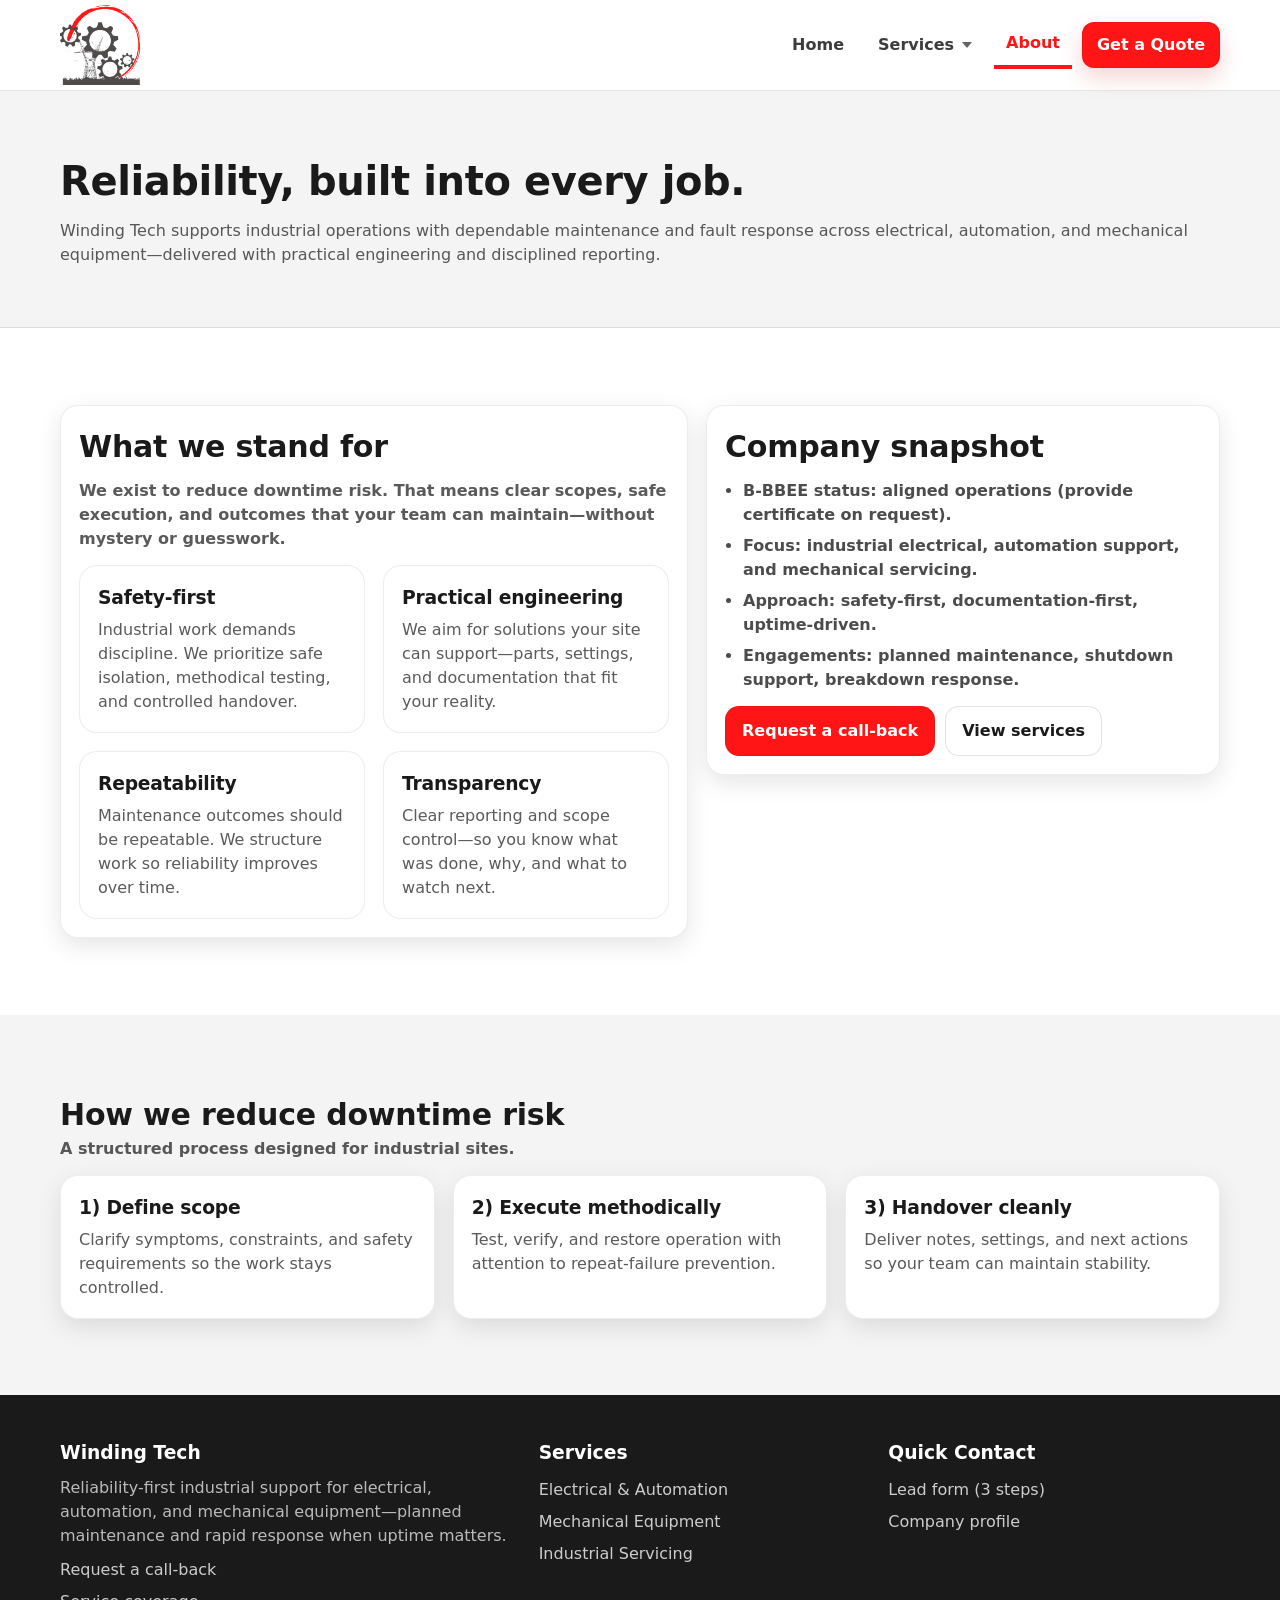
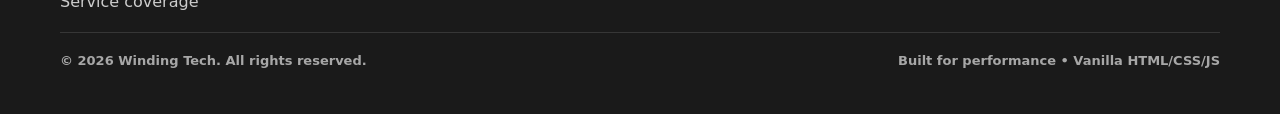
==== about.html @ 50ac8c04 "Initial Commit" ====
<!doctype html>
<html lang="en">
  <head>
    <meta charset="utf-8" />
    <meta name="viewport" content="width=device-width, initial-scale=1" />
    <title>About | Winding Tech</title>
    <meta name="description" content="About Winding Tech: reliability-focused industrial electrical and mechanical services with a safety-first, documentation-driven approach." />
    <link rel="stylesheet" href="./css/main.css" />
  </head>
  <body>
    <div data-site-header></div>

    <main>
      <section class="page-hero">
        <div class="u-container">
          <h1 class="page-hero__title">Reliability, built into every job.</h1>
          <p class="page-hero__lead">
            Winding Tech supports industrial operations with dependable maintenance and fault response across electrical, automation, and mechanical equipment—delivered with practical engineering and disciplined reporting.
          </p>
        </div>
      </section>

      <section class="u-section">
        <div class="u-container">
          <div class="u-grid" style="grid-template-columns: 1.1fr .9fr; align-items:start;">
            <article class="u-card" data-reveal>
              <div class="u-card__inner">
                <h2 class="section-head__title" style="margin:0 0 10px;">What we stand for</h2>
                <p class="section-head__lead" style="margin:0;">
                  We exist to reduce downtime risk. That means clear scopes, safe execution, and outcomes that your team can maintain—without mystery or guesswork.
                </p>

                <div class="u-grid" style="grid-template-columns: repeat(2, minmax(0,1fr)); margin-top: 14px;">
                  <div class="u-card" style="box-shadow:none;">
                    <div class="u-card__inner">
                      <h3 class="service-card__title">Safety-first</h3>
                      <p class="service-card__text">Industrial work demands discipline. We prioritize safe isolation, methodical testing, and controlled handover.</p>
                    </div>
                  </div>
                  <div class="u-card" style="box-shadow:none;">
                    <div class="u-card__inner">
                      <h3 class="service-card__title">Practical engineering</h3>
                      <p class="service-card__text">We aim for solutions your site can support—parts, settings, and documentation that fit your reality.</p>
                    </div>
                  </div>
                  <div class="u-card" style="box-shadow:none;">
                    <div class="u-card__inner">
                      <h3 class="service-card__title">Repeatability</h3>
                      <p class="service-card__text">Maintenance outcomes should be repeatable. We structure work so reliability improves over time.</p>
                    </div>
                  </div>
                  <div class="u-card" style="box-shadow:none;">
                    <div class="u-card__inner">
                      <h3 class="service-card__title">Transparency</h3>
                      <p class="service-card__text">Clear reporting and scope control—so you know what was done, why, and what to watch next.</p>
                    </div>
                  </div>
                </div>
              </div>
            </article>

            <aside class="u-card" data-reveal>
              <div class="u-card__inner">
                <h2 class="section-head__title" style="margin:0 0 10px;">Company snapshot</h2>
                <ul class="capabilities__list" style="margin:0;">
                  <li><strong>B-BBEE status</strong>: aligned operations (provide certificate on request).</li>
                  <li><strong>Focus</strong>: industrial electrical, automation support, and mechanical servicing.</li>
                  <li><strong>Approach</strong>: safety-first, documentation-first, uptime-driven.</li>
                  <li><strong>Engagements</strong>: planned maintenance, shutdown support, breakdown response.</li>
                </ul>
                <div class="service-card__actions" style="margin-top: 14px;">
                  <a class="btn btn--primary" href="./contact.html">Request a call-back</a>
                  <a class="btn" href="./services/electrical-automation.html">View services</a>
                </div>
              </div>
            </aside>
          </div>
        </div>
      </section>

      <section class="u-section u-section--gray">
        <div class="u-container">
          <div class="section-head" data-reveal>
            <div>
              <h2 class="section-head__title">How we reduce downtime risk</h2>
              <p class="section-head__lead">A structured process designed for industrial sites.</p>
            </div>
          </div>

          <div class="u-grid" style="grid-template-columns: repeat(3, minmax(0,1fr));" data-reveal>
            <div class="u-card">
              <div class="u-card__inner">
                <h3 class="service-card__title">1) Define scope</h3>
                <p class="service-card__text">Clarify symptoms, constraints, and safety requirements so the work stays controlled.</p>
              </div>
            </div>
            <div class="u-card">
              <div class="u-card__inner">
                <h3 class="service-card__title">2) Execute methodically</h3>
                <p class="service-card__text">Test, verify, and restore operation with attention to repeat-failure prevention.</p>
              </div>
            </div>
            <div class="u-card">
              <div class="u-card__inner">
                <h3 class="service-card__title">3) Handover cleanly</h3>
                <p class="service-card__text">Deliver notes, settings, and next actions so your team can maintain stability.</p>
              </div>
            </div>
          </div>
        </div>
      </section>
    </main>

    <div data-site-footer></div>
    <script src="./js/main.js" defer></script>
  </body>
</html>
---- css/main.css ----
/* Winding Tech — Design System (BEM + CSS Variables) */
:root{
  --color-jet: #1A1A1A;
  --color-red: #ff1515;
  --color-gray: #F4F4F4;
  --color-white: #FFFFFF;
  --color-muted: #4e4b4b;

  --radius-md: 14px;
  --radius-lg: 18px;
  --shadow-sm: 0 8px 24px rgba(0,0,0,.10);
  --shadow-md: 0 16px 40px rgba(0,0,0,.14);

  --container: 1160px;
  --gutter: 20px;
  --header-h: 90px;
}

*{ box-sizing:border-box; }
html{ scroll-behavior:smooth; }
body{
  margin:0;
  font-family: ui-sans-serif, system-ui, -apple-system, "Segoe UI", Roboto, Helvetica, Arial, "Apple Color Emoji","Segoe UI Emoji";
  color: var(--color-jet);
  background: var(--color-white);
  line-height: 1.5;
  text-rendering: optimizeLegibility;
}
img{ max-width:100%; height:auto; display:block; }
a{ color: inherit; text-decoration: none; }
button, input, textarea{ font: inherit; }

.media-img{
  width: 100%;
  height: 100%;
  object-fit: cover;
  border-radius: 4px;
}
.media-img--featured{
  border-bottom: 3px solid var(--color-red);
}

.u-container{
  width: min(var(--container), calc(100% - (var(--gutter) * 2)));
  margin-inline: auto;
}
.u-sr-only{
  position:absolute;
  width:1px; height:1px;
  padding:0; margin:-1px;
  overflow:hidden; clip: rect(0,0,0,0);
  white-space:nowrap; border:0;
}
.u-section{
  padding: clamp(40px, 6vw, 84px) 0;
}
.u-section--gray{ background: var(--color-gray); }
.u-grid{ display:grid; gap: 18px; }
.u-card{
  background: var(--color-white);
  border-radius: var(--radius-lg);
  box-shadow: var(--shadow-sm);
  border: 1px solid rgba(26,26,26,.08);
}
.u-card__inner{ padding: 18px; }
.u-pill{
  display:inline-flex;
  gap: 8px;
  align-items:center;
  padding: 8px 12px;
  border-radius: 999px;
  background: rgba(211,47,47,.10);
  color: var(--color-jet);
  border: 1px solid rgba(211,47,47,.18);
  font-weight: 600;
  font-size: 13px;
}

/* Header / Nav */
.site-header{
  position: sticky;
  top: 0;
  z-index: 50;
  background: rgba(255,255,255,.88);
  backdrop-filter: blur(10px);
  border-bottom: 1px solid rgba(26,26,26,.10);
}
.site-header__bar{
  display:flex;
  align-items:center;
  justify-content:space-between;
  height: var(--header-h);
  gap: 14px;
}
.brand{
  display:flex;
  align-items:center;
  gap: 10px;
  min-width: 200px;
}
.brand__logo{
  width: 80px;
  height: 80px;
  /* border-radius: 10px; */
  object-fit: cover;
  /* box-shadow: inset 0 0 0 1px rgba(255,255,255,.12); */
 }
.brand__text{ display:flex; flex-direction:column; line-height:1.1; }
.brand__name{ font-weight: 800; letter-spacing: .2px; }
.brand__tag{ font-size: 12px; color: var(--color-muted); font-weight: 600; }

.nav{
  display:flex;
  align-items:center;
  gap: 16px;
}
.nav__list{
  list-style:none;
  display:flex;
  gap: 10px;
  padding:0;
  margin:0;
  align-items:center;
}
.nav__item{ position: relative; }
.nav__link{
  display:inline-flex;
  align-items:center;
  padding: 10px 12px;
  border-radius: 0px;
  font-weight: 650;
  color: rgba(26,26,26,.85);
}
.nav__link:hover{
  background: rgba(26,26,26,.06);
}
.nav__link--active{
  background: none;
  border-bottom: 4px solid var(--color-red);
  color: var(--color-red);
}
.nav__link--services{
  display:inline-flex;
  align-items:center;
  gap: 8px;
  border:none;
  background-color: var(--color-white);
}
.nav__caret{
  width: 0;
  height: 0;
  border-left: 5px solid transparent;
  border-right: 5px solid transparent;
  border-top: 6px solid currentColor;
  opacity: .8;
}

/* Mega menu */
.mega{
  position: absolute;
  top: calc(100% + 10px);
  left: 0;
  min-width: 360px;
  background: var(--color-jet);
  color: rgba(255,255,255,.92);
  border-radius: 18px;
  border: 1px solid rgba(255,255,255,.10);
  border-top: 4px solid var(--color-red);
  box-shadow: var(--shadow-md);
  padding: 14px;
  display:none;
}
.mega__grid{
  display:grid;
  grid-template-columns: 1fr;
  gap: 12px;
}
.mega__col-title{
  margin: 0 0 8px;
  color: rgba(255,255,255,.70);
  font-weight: 850;
  font-size: 12px;
  letter-spacing: .6px;
  text-transform: uppercase;
}
.mega__list{
  list-style:none;
  padding:0;
  margin:0;
  display:grid;
  gap: 6px;
}
.mega__link{
  display:flex;
  align-items:center;
  padding: 10px 12px;
  border-radius: 14px;
  color: rgba(255,255,255,.92);
  font-weight: 600;
}
.mega__link:hover{
  color: var(--color-red);
  background: rgba(255,255,255,.06);
}
.nav__item--services:hover .mega{ display:block; }
.nav__item--services.nav__item--open .mega{ display:block; }
.nav__cta{
  display:inline-flex;
  align-items:center;
  justify-content:center;
  padding: 10px 14px;
  border-radius: 12px;
  background: var(--color-red);
  color: var(--color-white);
  font-weight: 750;
  box-shadow: 0 10px 22px rgba(211,47,47,.20);
  border: 1px solid rgba(0,0,0,.05);
}
.nav__cta:hover{ filter: brightness(.98); }

.nav-toggle{
  display:none;
  width: 42px;
  height: 42px;
  border-radius: 12px;
  border: 1px solid rgba(26,26,26,.12);
  background: rgba(255,255,255,.9);
  padding:0;
}
.nav-toggle__icon{
  width: 18px;
  height: 12px;
  margin: 0 auto;
  position: relative;
}
.nav-toggle__icon span{
  position:absolute;
  left:0; right:0;
  height: 2px;
  background: var(--color-jet);
  border-radius: 2px;
  transform-origin: center;
  transition: transform .18s ease, top .18s ease, opacity .18s ease;
}
.nav-toggle__icon span:nth-child(1){ top:0; }
.nav-toggle__icon span:nth-child(2){ top:5px; }
.nav-toggle__icon span:nth-child(3){ top:10px; }
.nav--open .nav-toggle__icon span:nth-child(1){ top:5px; transform: rotate(45deg); }
.nav--open .nav-toggle__icon span:nth-child(2){ opacity:0; }
.nav--open .nav-toggle__icon span:nth-child(3){ top:5px; transform: rotate(-45deg); }

@media (max-width: 860px){
  .nav-toggle{ display:inline-flex; align-items:center; justify-content:center; }
  .nav__list{
    position: fixed;
    inset: calc(var(--header-h) + 12px) 12px auto 12px;
    display:grid;
    gap: 8px;
    padding: 12px;
    border-radius: 18px;
    background: rgba(255,255,255,.96);
    border: 1px solid rgba(26,26,26,.12);
    box-shadow: var(--shadow-md);
    transform: translateY(-12px);
    opacity: 0;
    pointer-events: none;
    transition: transform .18s ease, opacity .18s ease;
  }
  .nav--open .nav__list{
    transform: translateY(0);
    opacity: 1;
    pointer-events: auto;
  }
  .nav__link, .nav__cta{ width: 100%; justify-content:flex-start; }

  .nav__item{ width: 100%; }
  .nav__item--services .mega{
    position: static;
    min-width: 0;
    width: 100%;
    margin-top: 6px;
    display:none;
  }
  .nav__item--services.nav__item--open .mega{ display:block; }
  .mega__grid{ grid-template-columns: 1fr; }
}

/* Footer */
.site-footer{
  background: var(--color-jet);
  color: rgba(255,255,255,.88);
  padding: 44px 0;
}
.site-footer__grid{
  display:grid;
  grid-template-columns: 1.25fr .9fr .9fr;
  gap: 18px;
}
.site-footer__title{ font-weight: 800; color: var(--color-white); margin:0 0 8px; }
.site-footer__muted{ color: rgba(255,255,255,.70); margin:0; }
.site-footer__links{ list-style:none; padding:0; margin: 10px 0 0; display:grid; gap: 8px; }
.site-footer__links a{ color: rgba(255,255,255,.78); }
.site-footer__links a:hover{ color: rgba(255,255,255,.95); }
.site-footer__meta{
  margin-top: 18px;
  padding-top: 18px;
  border-top: 1px solid rgba(255,255,255,.12);
  display:flex;
  align-items:center;
  justify-content:space-between;
  gap: 12px;
  flex-wrap: wrap;
  color: rgba(255,255,255,.62);
  font-weight: 600;
  font-size: 13px;
}
@media (max-width: 860px){
  .site-footer__grid{ grid-template-columns: 1fr; }
}

/* Home */
.hero{
  position: relative;
  padding: clamp(44px, 7vw, 96px) 0;
  background:
    radial-gradient(900px 500px at 16% -10%, rgba(211,47,47,.18), transparent 60%),
    radial-gradient(700px 420px at 92% 0%, rgba(26,26,26,.10), transparent 55%),
    linear-gradient(180deg, rgba(244,244,244,.85), rgba(255,255,255,1));
  border-bottom: 1px solid rgba(26,26,26,.10);
}
.hero--image{
  color: rgba(255,255,255,.92);
  background-color: var(--color-jet);
  background-image: var(--hero-image, url("../assets/img/winding-tech-website-header.png"));
  background-size: cover;
  background-position: center;
  background-repeat: no-repeat;
  background-attachment: fixed;
  border-bottom: 1px solid rgba(0,0,0,.25);
}
.hero--image::before{
  content:"";
  position:absolute;
  inset:0;
  background: linear-gradient(90deg, rgba(26,26,26,.70), rgba(26,26,26,0));
  pointer-events:none;
}
.hero--image .hero__grid{ position: relative; z-index: 1; }
.hero--image .u-pill{
  background: rgba(0,0,0,.28);
  border-color: rgba(255,255,255,.14);
  color: rgba(255,255,255,.92);
}
.hero--image .hero__lead{ color: rgba(255,255,255,.82); }
.hero--image .btn{
  background: rgba(255,255,255,.10);
  border-color: rgba(255,255,255,.18);
  color: rgba(255,255,255,.92);
}
.hero--image .btn--primary{
  background: var(--color-red);
  color: var(--color-white);
  border-color: rgba(0,0,0,.10);
}
.hero__grid{
  display:grid;
  grid-template-columns: 1.2fr .8fr;
  gap: 22px;
  align-items:center;
}
.hero__title{
  font-size: clamp(34px, 4.2vw, 54px);
  line-height: 1.02;
  letter-spacing: -0.6px;
  margin: 0 0 20px;
}
.hero__lead{
  margin: 0 0 20px;
  color: rgba(26,26,26,.75);
  font-weight: 600;
  max-width: 58ch;
}
.hero__actions{
  display:flex;
  gap: 10px;
  flex-wrap: wrap;
  align-items:center;
}
.btn{
  display:inline-flex;
  align-items:center;
  justify-content:center;
  gap: 10px;
  padding: 12px 16px;
  border-radius: 14px;
  border: 1px solid rgba(26,26,26,.12);
  background: rgba(255,255,255,.92);
  font-weight: 750;
}
.btn--primary{
  background: var(--color-red);
  color: var(--color-white);
  border-color: rgba(0,0,0,.08);
}
.btn:hover{ filter: brightness(.99); }
.hero__panel{
  background: rgba(26,26,26,.92);
  color: rgba(255,255,255,.90);
  border-radius: 22px;
  padding: 18px;
  box-shadow: var(--shadow-md);
  border: 1px solid rgba(255,255,255,.10);
}
.hero__panel h3{ margin: 0 0 10px; color: var(--color-white); }
.hero__panel p{ margin: 0 0 12px; color: rgba(255,255,255,.74); font-weight: 600; }
.hero__panel ul{ margin: 0; padding-left: 18px; color: rgba(255,255,255,.84); }
.hero__panel li{ margin: 6px 0; }
@media (max-width: 980px){
  .hero__grid{ grid-template-columns: 1fr; }
}

.trust{
  padding: 16px 0;
  background: var(--color-jet);
  color: rgba(255,255,255,.88);
}
.trust__row{
  display:flex;
  gap: 10px;
  flex-wrap: wrap;
  align-items:center;
  justify-content: space-between;
}
.trust__item{
  display:flex;
  gap: 10px;
  align-items:center;
  padding: 10px 12px;
  border-radius: 14px;
  background: rgba(255,255,255,.06);
  border: 1px solid rgba(255,255,255,.10);
  font-weight: 750;
  color: rgba(255,255,255,.88);
}
.trust__dot{
  width: 10px; height: 10px;
  border-radius: 999px;
  background: var(--color-red);
  box-shadow: 0 0 0 3px rgba(211,47,47,.20);
}

.section-head{
  display:flex;
  align-items:flex-end;
  justify-content: space-between;
  gap: 14px;
  margin-bottom: 14px;
}
.section-head__title{
  margin:0;
  font-size: clamp(22px, 2.4vw, 30px);
  letter-spacing: -.2px;
}
.section-head__lead{
  margin:0;
  color: rgba(26,26,26,.72);
  font-weight: 600;
  max-width: 62ch;
}

.services-overview{
  grid-template-columns: repeat(4, 1fr);
  margin-bottom: 20px;
}
@media (max-width: 980px){
  .services-overview{ grid-template-columns: 1fr; }
}

.service-card{
  overflow:hidden;
}
.service-card__media{
  aspect-ratio: 16/9;
  background:
    linear-gradient(135deg, rgba(211,47,47,.18), transparent 60%),
    radial-gradient(400px 240px at 70% 10%, rgba(26,26,26,.18), transparent 55%),
    linear-gradient(180deg, rgba(244,244,244,1), rgba(255,255,255,1));
  border-bottom: 1px solid rgba(26,26,26,.08);
}

.service-card__media > img {
  height: 180px;
}

.service-card__title{
  margin: 0 0 6px;
  font-weight: 850;
  letter-spacing: -.2px;
}
.service-card__text{
  margin:0;
  color: rgba(26,26,26,.72);
  font-weight: 400;
}
.service-card__actions{
  margin-top: 12px;
  display:flex;
  gap: 10px;
  align-items:center;
  flex-wrap: wrap;
}
.link{
  display:inline-flex;
  align-items:center;
  gap: 8px;
  font-weight: 800;
  color: var(--color-red);
}
.link:hover{ filter: brightness(.95); }

/* Fleet (home) */
.fleet{
  background: var(--color-jet);
  color: rgba(255,255,255,.90);
}
.fleet__grid{
  display:grid;
  grid-template-columns: 1fr 1fr;
  gap: 18px;
  align-items:center;
}
.fleet__media{
  border-left: 5px solid var(--color-red);
  padding-left: 12px;
}
.fleet__media-frame{
  border-radius: 18px;
  overflow:hidden;
  box-shadow: var(--shadow-md);
  border: 1px solid rgba(255,255,255,.10);
  background: rgba(255,255,255,.06);
}
.fleet__title{
  margin: 0 0 8px;
  font-size: clamp(22px, 2.6vw, 34px);
  letter-spacing: -.3px;
  color: var(--color-white);
}
.fleet__text{
  margin: 0;
  color: rgba(255,255,255,.76);
  font-weight: 650;
  max-width: 60ch;
}
@media (max-width: 768px){
  .fleet__grid{ grid-template-columns: 1fr; }
  .fleet__media{ padding-left: 0; border-left: 0; border-top: 5px solid var(--color-red); padding-top: 12px; }
}

/* Service pages */
.page-hero{
  padding: 60px 0;
  background: var(--color-gray);
  border-bottom: 1px solid rgba(26,26,26,.10);
}
.page-hero__title{ margin:0 0 8px; font-size: clamp(28px, 3.2vw, 40px); letter-spacing:-.4px; }
.page-hero__lead{ margin:0; color: rgba(26,26,26,.72); font-weight: 400; }

.service-layout{
  display:grid;
  grid-template-columns: 1.1fr .9fr;
  gap: 18px;
  align-items:start;
}
.service-layout__main{ min-width: 0; }
.service-layout__aside{
  position: sticky;
  top: calc(var(--header-h) + 16px);
  align-self: start;
}
@media (max-width: 980px){
  .service-layout{ grid-template-columns: 1fr; }
  .service-layout__aside{ position: static; }
}

.capabilities{
  display:grid;
  gap: 12px;
}
.capabilities__list{
  margin: 10px 0 0;
  padding-left: 18px;
  color: rgba(26,26,26,.78);
  font-weight: 600;
}
.capabilities__list li{ margin: 7px 0; }

.tech-grid{
  display:grid;
  grid-template-columns: 1.15fr .85fr;
  gap: 16px;
  align-items:start;
}
.tech-grid__spec{
  min-width: 0;
}
.tech-grid__media{
  border-radius: 18px;
  overflow:hidden;
  border: 1px solid rgba(26,26,26,.10);
  box-shadow: var(--shadow-sm);
  background: rgba(255,255,255,.75);
}
@media (max-width: 980px){
  .tech-grid{ grid-template-columns: 1fr; }
}

.quick-contact{
  background: var(--color-jet);
  color: rgba(255,255,255,.90);
  border-radius: 18px;
  padding: 16px;
  border: 1px solid rgba(255,255,255,.10);
}
.quick-contact__title{ margin: 0 0 6px; color: var(--color-white); font-weight: 850; }
.quick-contact__text{ margin: 0 0 12px; color: rgba(255,255,255,.74); font-weight: 650; }
.quick-contact__btn{
  display:inline-flex;
  width:100%;
  justify-content:center;
  padding: 12px 14px;
  border-radius: 14px;
  background: var(--color-red);
  color: var(--color-white);
  font-weight: 850;
  border: 1px solid rgba(0,0,0,.08);
}
.quick-contact__btn:hover{ filter: brightness(.98); }

/* Multi-step form */
.form{
  display:grid;
  gap: 14px;
}
.form__grid{
  display:grid;
  gap: 12px;
  grid-template-columns: repeat(2, minmax(0,1fr));
}
@media (max-width: 680px){
  .form__grid{ grid-template-columns: 1fr; }
}
.field{
  display:grid;
  gap: 6px;
}
.field__label{ font-weight: 800; font-size: 13px; color: rgba(26,26,26,.82); }
.field__control{
  width: 100%;
  padding: 12px 12px;
  border-radius: 14px;
  border: 1px solid rgba(26,26,26,.12);
  background: rgba(255,255,255,.96);
  outline: none;
}
.field__control:focus{
  border-color: rgba(211,47,47,.35);
  box-shadow: 0 0 0 4px rgba(211,47,47,.14);
}
.field__error{
  display:none;
  color: var(--color-red);
  font-weight: 750;
  font-size: 12px;
}
.field--invalid .field__error{ display:block; }
.field--invalid .field__control{ border-color: rgba(211,47,47,.55); }

.stepper{
  display:flex;
  gap: 10px;
  flex-wrap: wrap;
  align-items:center;
}
.stepper__step{
  display:flex;
  align-items:center;
  gap: 10px;
  padding: 10px 12px;
  border-radius: 16px;
  border: 1px solid rgba(26,26,26,.12);
  background: rgba(255,255,255,.96);
  font-weight: 800;
}
.stepper__num{
  width: 26px; height: 26px;
  border-radius: 999px;
  display:inline-flex;
  align-items:center;
  justify-content:center;
  background: rgba(26,26,26,.08);
  font-size: 13px;
}
.stepper__step--active{
  border-color: rgba(211,47,47,.25);
  background: rgba(211,47,47,.08);
}
.stepper__step--active .stepper__num{
  background: rgba(211,47,47,.20);
}
.form-actions{
  display:flex;
  gap: 10px;
  flex-wrap: wrap;
  align-items:center;
  justify-content: space-between;
  margin-top: 6px;
}
.form-actions__left, .form-actions__right{
  display:flex; gap: 10px; align-items:center; flex-wrap: wrap;
}

.toast{
  display:none;
  padding: 12px 14px;
  border-radius: 14px;
  border: 1px solid rgba(26,26,26,.12);
  background: rgba(255,255,255,.96);
  font-weight: 750;
}
.toast--show{ display:block; }

/* Scroll reveal */
.reveal{
  opacity: 0;
  transform: translateY(14px);
  transition: opacity .5s ease, transform .5s ease;
  will-change: opacity, transform;
}
.reveal--visible{
  opacity: 1;
  transform: translateY(0);
}

/* Ensure no horizontal scroll on mobile */
body{ overflow-x: hidden; }

/* New service subpages (split layout) */
.svc-hero{
  padding: 54px 0;
  background:
    radial-gradient(700px 380px at 10% 0%, rgba(211,47,47,.22), transparent 55%),
    radial-gradient(760px 420px at 92% 0%, rgba(255,255,255,.08), transparent 55%),
    linear-gradient(180deg, rgba(26,26,26,1), rgba(26,26,26,.92));
  color: rgba(255,255,255,.92);
  border-bottom: 1px solid rgba(255,255,255,.10);
}
.svc-hero__title{
  margin: 0 0 10px;
  font-size: clamp(30px, 3.8vw, 44px);
  letter-spacing: -.4px;
  color: var(--color-white);
}
.svc-hero__line{
  width: 74px;
  height: 4px;
  border-radius: 999px;
  background: var(--color-red);
  margin: 10px 0 0;
}
.svc-hero__lead{
  margin: 0;
  color: rgba(255,255,255,.74);
  font-weight: 650;
  max-width: 72ch;
}

.svc-cta{
  background: var(--color-red);
  color: var(--color-white);
  padding: 18px 0;
}
.svc-cta__row{
  display:flex;
  align-items:center;
  justify-content: space-between;
  gap: 14px;
  flex-wrap: wrap;
}
.svc-cta__text{
  margin:0;
  font-weight: 900;
  letter-spacing: -.1px;
}
.svc-cta__link{
  display:inline-flex;
  align-items:center;
  justify-content:center;
  padding: 10px 14px;
  border-radius: 14px;
  background: rgba(26,26,26,.16);
  border: 1px solid rgba(255,255,255,.20);
  color: var(--color-white);
  font-weight: 900;
}
.svc-cta__link:hover{ filter: brightness(.98); }

/* Client logos marquee */
.client-logos{
  padding: clamp(36px, 5vw, 64px) 0 clamp(28px, 4vw, 48px);
  background: var(--color-white);
  border-top: 1px solid rgba(26,26,26,.08);
}
.client-logos__head{
  text-align: center;
  max-width: 56ch;
  margin-inline: auto;
  margin-bottom: clamp(22px, 3.5vw, 36px);
}
.client-logos__title{
  margin: 0 0 8px;
  font-size: clamp(22px, 2.4vw, 30px);
  font-weight: 850;
  letter-spacing: -.2px;
}
.client-logos__lead{
  margin: 0;
  color: var(--color-muted);
  font-weight: 650;
  font-size: clamp(14px, 1.5vw, 16px);
}
.client-logos__viewport{
  overflow: hidden;
  mask-image: linear-gradient(
    90deg,
    transparent,
    #000 6%,
    #000 94%,
    transparent
  );
  -webkit-mask-image: linear-gradient(
    90deg,
    transparent,
    #000 6%,
    #000 94%,
    transparent
  );
}
.client-logos__strip{
  display: flex;
  width: max-content;
  animation: client-logos-marquee 45s linear infinite;
  will-change: transform;
}
.client-logos__strip:hover{
  animation-play-state: paused;
}
.client-logos__row{
  list-style: none;
  display: flex;
  align-items: center;
  gap: clamp(28px, 5vw, 56px);
  margin: 0;
  padding: 12px clamp(20px, 4vw, 40px);
}
.client-logos__cell{
  flex: 0 0 auto;
  display: flex;
  align-items: center;
  justify-content: center;
  min-height: 56px;
}
.client-logos__cell img{
  max-height: 48px;
  width: auto;
  max-width: min(160px, 28vw);
  object-fit: contain;
  filter: grayscale(1);
  opacity: .72;
  transition: opacity .25s ease, filter .25s ease;
}
.client-logos__strip:hover .client-logos__cell img{
  opacity: .9;
}
@keyframes client-logos-marquee{
  from{ transform: translateX(0); }
  to{ transform: translateX(-50%); }
}
@media (prefers-reduced-motion: reduce){
  .client-logos__viewport{
    mask-image: none;
    -webkit-mask-image: none;
  }
  .client-logos__strip{
    animation: none;
    width: auto;
    max-width: var(--container);
    margin-inline: auto;
    flex-wrap: wrap;
    justify-content: center;
  }
  .client-logos__row{
    flex-wrap: wrap;
    justify-content: center;
    padding: 8px var(--gutter);
  }
  .client-logos__row[aria-hidden="true"]{
    display: none;
  }
}
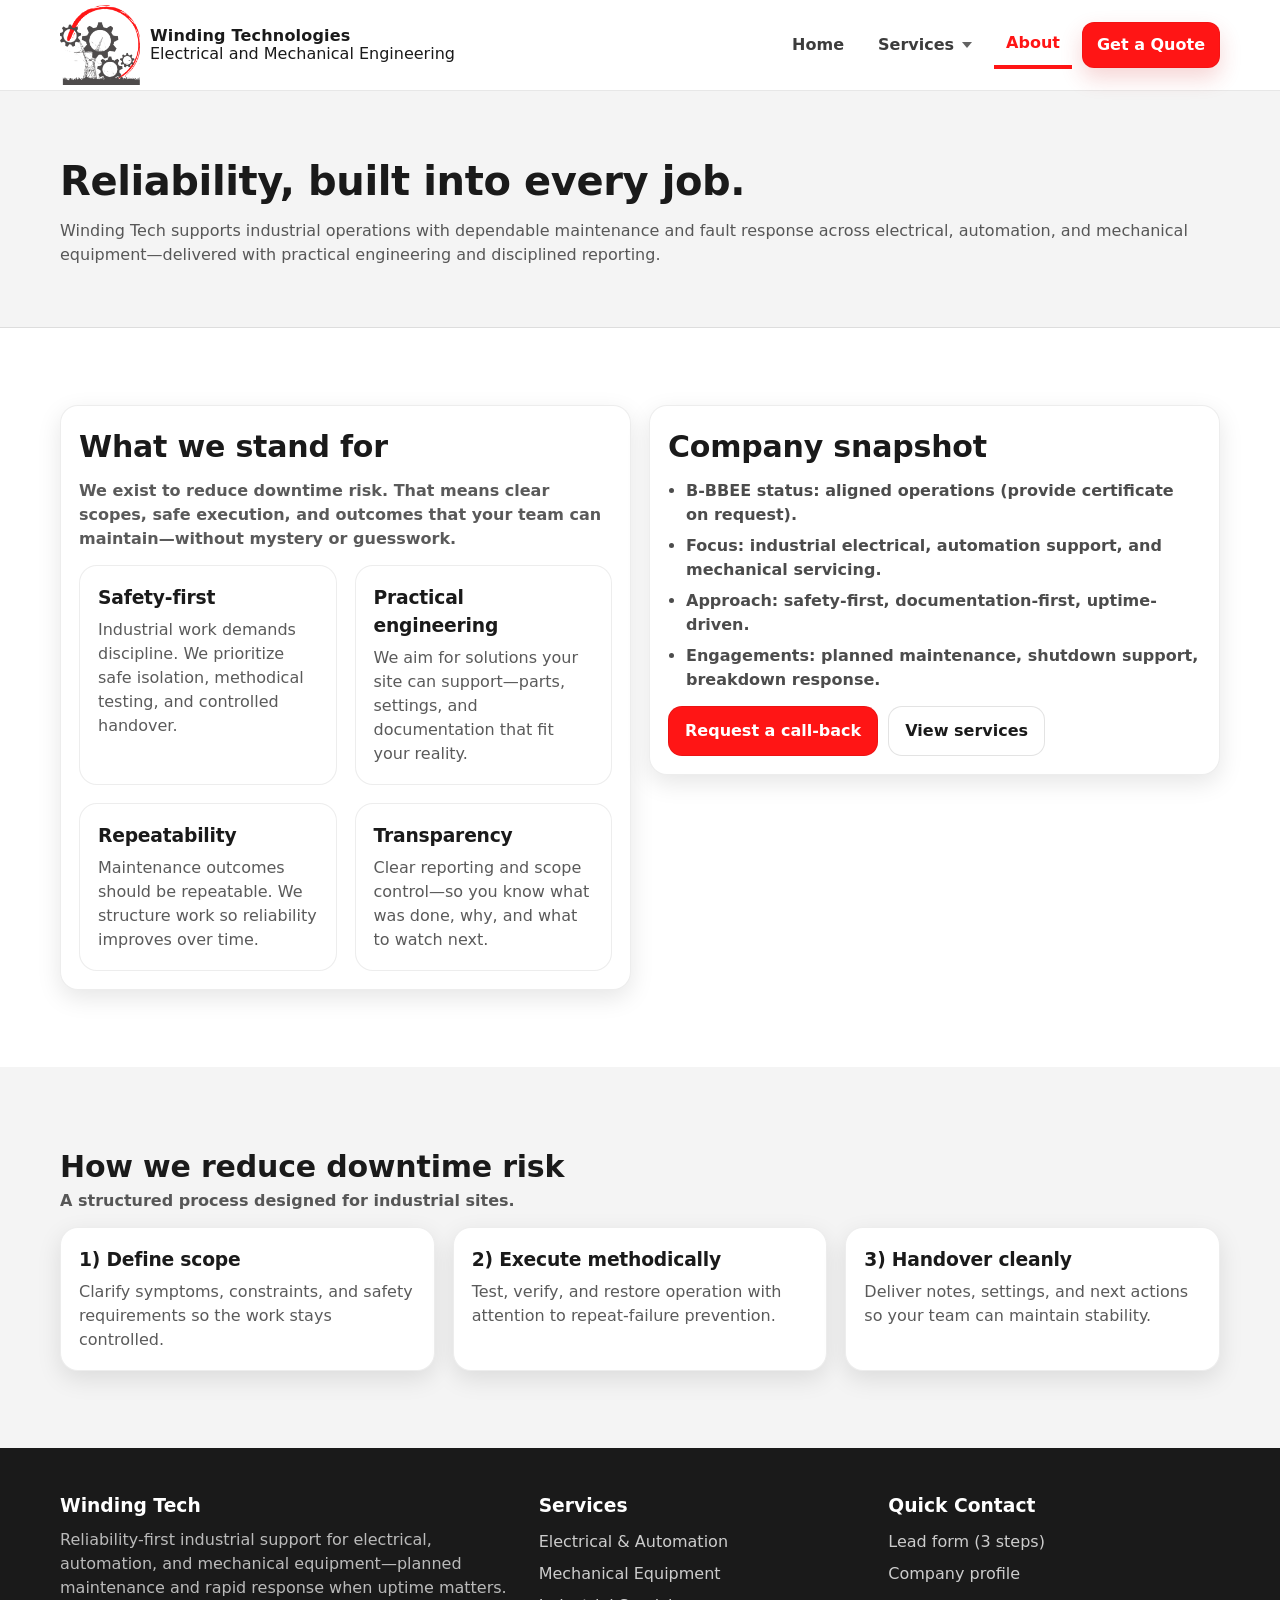
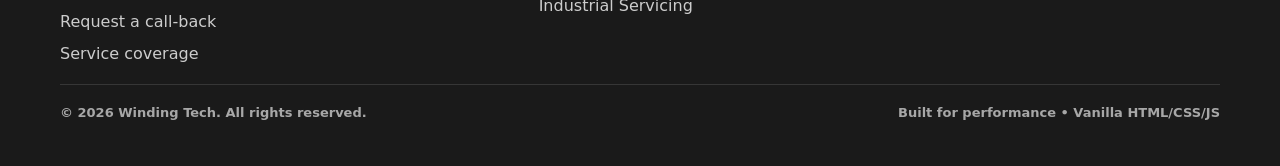
==== commit 3e74f4df: "Improved mobile responsiveness" ====
--- a/about.html
+++ b/about.html
@@ -22,7 +22,7 @@
 
       <section class="u-section">
         <div class="u-container">
-          <div class="u-grid" style="grid-template-columns: 1.1fr .9fr; align-items:start;">
+          <div class="u-grid u-grid--2" style="align-items:start;">
             <article class="u-card" data-reveal>
               <div class="u-card__inner">
                 <h2 class="section-head__title" style="margin:0 0 10px;">What we stand for</h2>
@@ -30,7 +30,7 @@
                   We exist to reduce downtime risk. That means clear scopes, safe execution, and outcomes that your team can maintain—without mystery or guesswork.
                 </p>
 
-                <div class="u-grid" style="grid-template-columns: repeat(2, minmax(0,1fr)); margin-top: 14px;">
+                <div class="u-grid u-grid--2" style="margin-top: 14px;">
                   <div class="u-card" style="box-shadow:none;">
                     <div class="u-card__inner">
                       <h3 class="service-card__title">Safety-first</h3>
@@ -87,7 +87,7 @@
             </div>
           </div>
 
-          <div class="u-grid" style="grid-template-columns: repeat(3, minmax(0,1fr));" data-reveal>
+          <div class="u-grid u-grid--3" data-reveal>
             <div class="u-card">
               <div class="u-card__inner">
                 <h3 class="service-card__title">1) Define scope</h3>
--- a/css/main.css
+++ b/css/main.css
@@ -55,7 +55,17 @@
   padding: clamp(40px, 6vw, 84px) 0;
 }
 .u-section--gray{ background: var(--color-gray); }
-.u-grid{ display:grid; gap: 18px; }
+.u-grid{
+  display:grid;
+  grid-template-columns: 1fr;
+  gap: 18px;
+}
+.u-grid--2{
+  grid-template-columns: repeat(2, minmax(0,1fr));
+}
+.u-grid--3{
+  grid-template-columns: repeat(3, minmax(0,1fr));
+}
 .u-card{
   background: var(--color-white);
   border-radius: var(--radius-lg);
@@ -283,6 +293,8 @@
   }
   .nav__item--services.nav__item--open .mega{ display:block; }
   .mega__grid{ grid-template-columns: 1fr; }
+  .u-grid--2,
+  .u-grid--3{ grid-template-columns: 1fr; }
 }
 
 /* Footer */
@@ -538,13 +550,14 @@
   overflow:hidden;
   box-shadow: var(--shadow-md);
   border: 1px solid rgba(255,255,255,.10);
-  background: rgba(255,255,255,.06);
+  background: #fff;
+  padding: 20px;
 }
 .fleet__title{
-  margin: 0 0 8px;
+  margin: 0 0 15px;
   font-size: clamp(22px, 2.6vw, 34px);
   letter-spacing: -.3px;
-  color: var(--color-white);
+  color: var(--color-jet);
 }
 .fleet__text{
   margin: 0;
